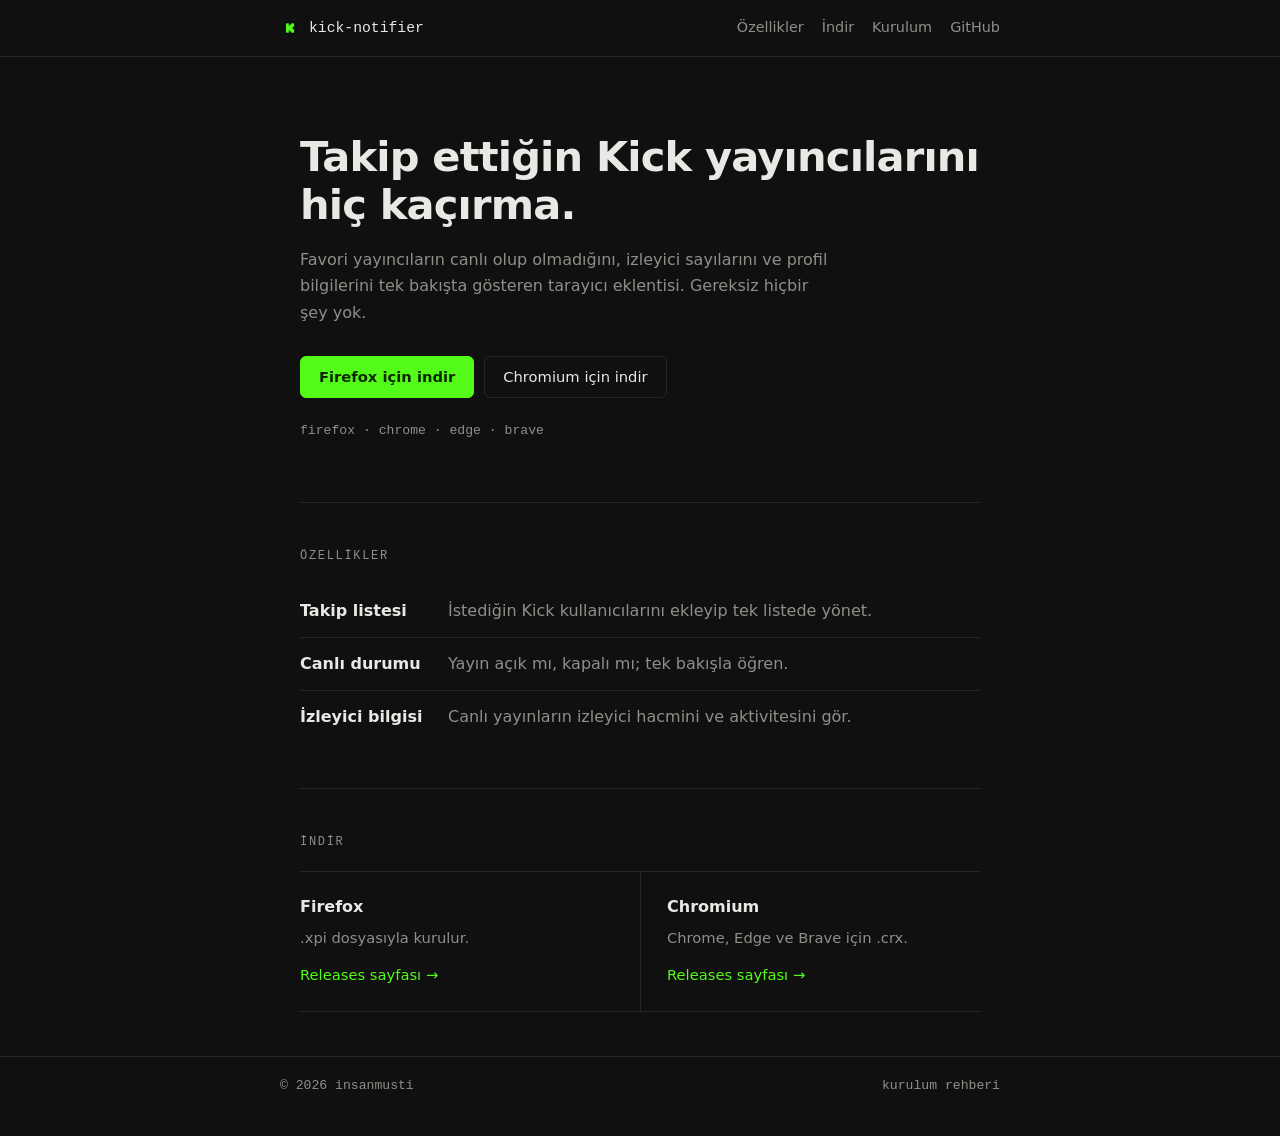
==== docs/index.html @ 3df94c3e "ui update" ====
<!doctype html>
<html lang="tr">
  <head>
    <meta charset="UTF-8" />
    <meta name="viewport" content="width=device-width, initial-scale=1.0" />
    <title>Kick Notifier</title>
    <meta
      name="description"
      content="Kick yayıncılarını takip etmeyi kolaylaştıran Firefox ve Chromium eklentileri."
    />
    <link rel="icon" href="logo.png" />
    <link rel="stylesheet" href="styles.css" />
  </head>
  <body>
    <header class="site-header">
      <div class="wrap bar">
        <a class="brand" href="index.html">
          <img src="logo.png" alt="" width="20" height="20" />
          <span>kick-notifier</span>
        </a>
        <nav aria-label="Ana menü">
          <a href="#ozellikler">Özellikler</a>
          <a href="#indir">İndir</a>
          <a href="docs.html">Kurulum</a>
          <a href="https://github.com/insanmusti/kick-notifier" target="_blank" rel="noreferrer">GitHub</a>
        </nav>
      </div>
    </header>

    <main class="wrap">
      <section class="intro">
        <h1>Takip ettiğin Kick yayıncılarını hiç kaçırma.</h1>
        <p class="lead">
          Favori yayıncıların canlı olup olmadığını, izleyici sayılarını ve profil
          bilgilerini tek bakışta gösteren tarayıcı eklentisi. Gereksiz hiçbir şey yok.
        </p>
        <div class="actions">
          <a
            class="btn btn-solid"
            href="https://github.com/insanmusti/kick-notifier/releases"
            target="_blank"
            rel="noreferrer"
          >
            Firefox için indir
          </a>
          <a
            class="btn"
            href="https://github.com/insanmusti/kick-takipci-chromium/releases"
            target="_blank"
            rel="noreferrer"
          >
            Chromium için indir
          </a>
        </div>
        <p class="compat">firefox · chrome · edge · brave</p>
      </section>

      <section id="ozellikler">
        <h2 class="section-title">Özellikler</h2>
        <ul class="feature-list">
          <li>
            <strong>Takip listesi</strong>
            <span>İstediğin Kick kullanıcılarını ekleyip tek listede yönet.</span>
          </li>
          <li>
            <strong>Canlı durumu</strong>
            <span>Yayın açık mı, kapalı mı; tek bakışla öğren.</span>
          </li>
          <li>
            <strong>İzleyici bilgisi</strong>
            <span>Canlı yayınların izleyici hacmini ve aktivitesini gör.</span>
          </li>
        </ul>
      </section>

      <section id="indir">
        <h2 class="section-title">İndir</h2>
        <div class="downloads">
          <div class="dl">
            <h3>Firefox</h3>
            <p>.xpi dosyasıyla kurulur.</p>
            <a
              href="https://github.com/insanmusti/kick-notifier/releases"
              target="_blank"
              rel="noreferrer"
            >
              Releases sayfası &rarr;
            </a>
          </div>
          <div class="dl">
            <h3>Chromium</h3>
            <p>Chrome, Edge ve Brave için .crx.</p>
            <a
              href="https://github.com/insanmusti/kick-takipci-chromium/releases"
              target="_blank"
              rel="noreferrer"
            >
              Releases sayfası &rarr;
            </a>
          </div>
        </div>
      </section>
    </main>

    <footer class="site-footer">
      <div class="wrap bar">
        <span>&copy; 2026 insanmusti</span>
        <a href="docs.html">kurulum rehberi</a>
      </div>
    </footer>
  </body>
</html>
---- docs/styles.css ----
:root {
  --bg: #101011;
  --bg-soft: #161618;
  --text: #e8e8e4;
  --muted: #8f8f89;
  --line: #26262a;
  --accent: #53fc18;
}

* { box-sizing: border-box; }

html { scroll-behavior: smooth; }

body {
  margin: 0;
  min-height: 100vh;
  display: flex;
  flex-direction: column;
  background: var(--bg);
  color: var(--text);
  font: 16px/1.65 system-ui, -apple-system, "Segoe UI", sans-serif;
  -webkit-font-smoothing: antialiased;
}

img { display: block; }

a { color: inherit; text-decoration: none; }

::selection { background: var(--accent); color: #000; }

:focus-visible { outline: 1px solid var(--accent); outline-offset: 3px; }

.wrap {
  width: 100%;
  max-width: 720px;
  margin: 0 auto;
  padding: 0 20px;
}

.bar {
  display: flex;
  align-items: center;
  justify-content: space-between;
  gap: 16px;
}

/* header */

.site-header {
  border-bottom: 1px solid var(--line);
}

.site-header .bar {
  padding: 16px 0;
}

.brand {
  display: inline-flex;
  align-items: center;
  gap: 9px;
  font-family: ui-monospace, "SF Mono", Menlo, monospace;
  font-size: 0.92rem;
}

.brand img {
  width: 20px;
  height: 20px;
  border-radius: 5px;
}

nav {
  display: flex;
  flex-wrap: wrap;
  gap: 18px;
  font-size: 0.9rem;
  color: var(--muted);
}

nav a:hover { color: var(--text); }

main { flex: 1; }

/* intro */

.intro {
  padding: 76px 0 60px;
}

h1 {
  margin: 0 0 18px;
  max-width: 24ch;
  font-size: clamp(1.9rem, 5vw, 2.6rem);
  font-weight: 650;
  line-height: 1.15;
  letter-spacing: -0.02em;
}

.lead {
  max-width: 52ch;
  margin: 0;
  color: var(--muted);
}

.actions {
  display: flex;
  flex-wrap: wrap;
  gap: 10px;
  margin-top: 30px;
}

.btn {
  display: inline-flex;
  align-items: center;
  height: 42px;
  padding: 0 18px;
  border: 1px solid var(--line);
  border-radius: 6px;
  font-size: 0.92rem;
  font-weight: 500;
  transition: background 0.15s ease, border-color 0.15s ease;
}

.btn:hover {
  background: var(--bg-soft);
  border-color: #3a3a40;
}

.btn-solid {
  background: var(--accent);
  border-color: var(--accent);
  color: #0c2900;
  font-weight: 600;
}

.btn-solid:hover {
  background: #48dd13;
  border-color: #48dd13;
}

.compat {
  margin: 22px 0 0;
  color: var(--muted);
  font-family: ui-monospace, "SF Mono", Menlo, monospace;
  font-size: 0.82rem;
}

/* sections */

section + section {
  border-top: 1px solid var(--line);
}

#ozellikler,
#indir {
  padding: 44px 0;
}

.section-title {
  margin: 0 0 18px;
  font-family: ui-monospace, "SF Mono", Menlo, monospace;
  font-size: 0.75rem;
  font-weight: 500;
  letter-spacing: 0.14em;
  text-transform: uppercase;
  color: var(--muted);
}

.feature-list {
  list-style: none;
  margin: 0;
  padding: 0;
}

.feature-list li {
  display: flex;
  gap: 18px;
  padding: 13px 0;
}

.feature-list li:not(:last-child) {
  border-bottom: 1px solid var(--line);
}

.feature-list strong {
  flex: 0 0 130px;
  font-weight: 600;
}

.feature-list span {
  color: var(--muted);
}

/* downloads */

.downloads {
  display: grid;
  grid-template-columns: repeat(2, minmax(0, 1fr));
  border-top: 1px solid var(--line);
  border-bottom: 1px solid var(--line);
}

.dl {
  padding: 22px 0;
}

.dl:last-child {
  padding-left: 26px;
  border-left: 1px solid var(--line);
}

.dl h3 {
  margin: 0 0 6px;
  font-size: 1rem;
}

.dl p {
  margin: 0 0 12px;
  color: var(--muted);
  font-size: 0.92rem;
}

.dl a {
  color: var(--accent);
  font-size: 0.92rem;
}

.dl a:hover { text-decoration: underline; }

/* docs */

.steps {
  margin: 0;
  padding: 0 0 0 22px;
}

.steps li {
  padding: 6px 0;
}

.steps li::marker {
  color: var(--muted);
  font-family: ui-monospace, "SF Mono", Menlo, monospace;
  font-size: 0.85em;
}

.after-steps {
  margin: 18px 0 0;
}

.after-steps a {
  color: var(--accent);
  font-size: 0.92rem;
}

.after-steps a:hover { text-decoration: underline; }

code {
  padding: 2px 6px;
  border: 1px solid var(--line);
  border-radius: 4px;
  background: var(--bg-soft);
  font-family: ui-monospace, "SF Mono", Menlo, monospace;
  font-size: 0.85em;
}

.note {
  margin-bottom: 56px;
  padding-left: 14px;
  border-left: 2px solid var(--accent);
}

.note p {
  margin: 0;
  color: var(--muted);
  font-size: 0.95rem;
}

/* footer */

.site-footer {
  border-top: 1px solid var(--line);
}

.site-footer .bar {
  padding: 18px 0 40px;
  color: var(--muted);
  font-family: ui-monospace, "SF Mono", Menlo, monospace;
  font-size: 0.82rem;
}

.site-footer a:hover { color: var(--text); }

@media (max-width: 560px) {
  .intro { padding: 56px 0 44px; }

  .downloads { grid-template-columns: 1fr; }

  .dl:last-child {
    padding-left: 0;
    border-left: 0;
    border-top: 1px solid var(--line);
  }
}
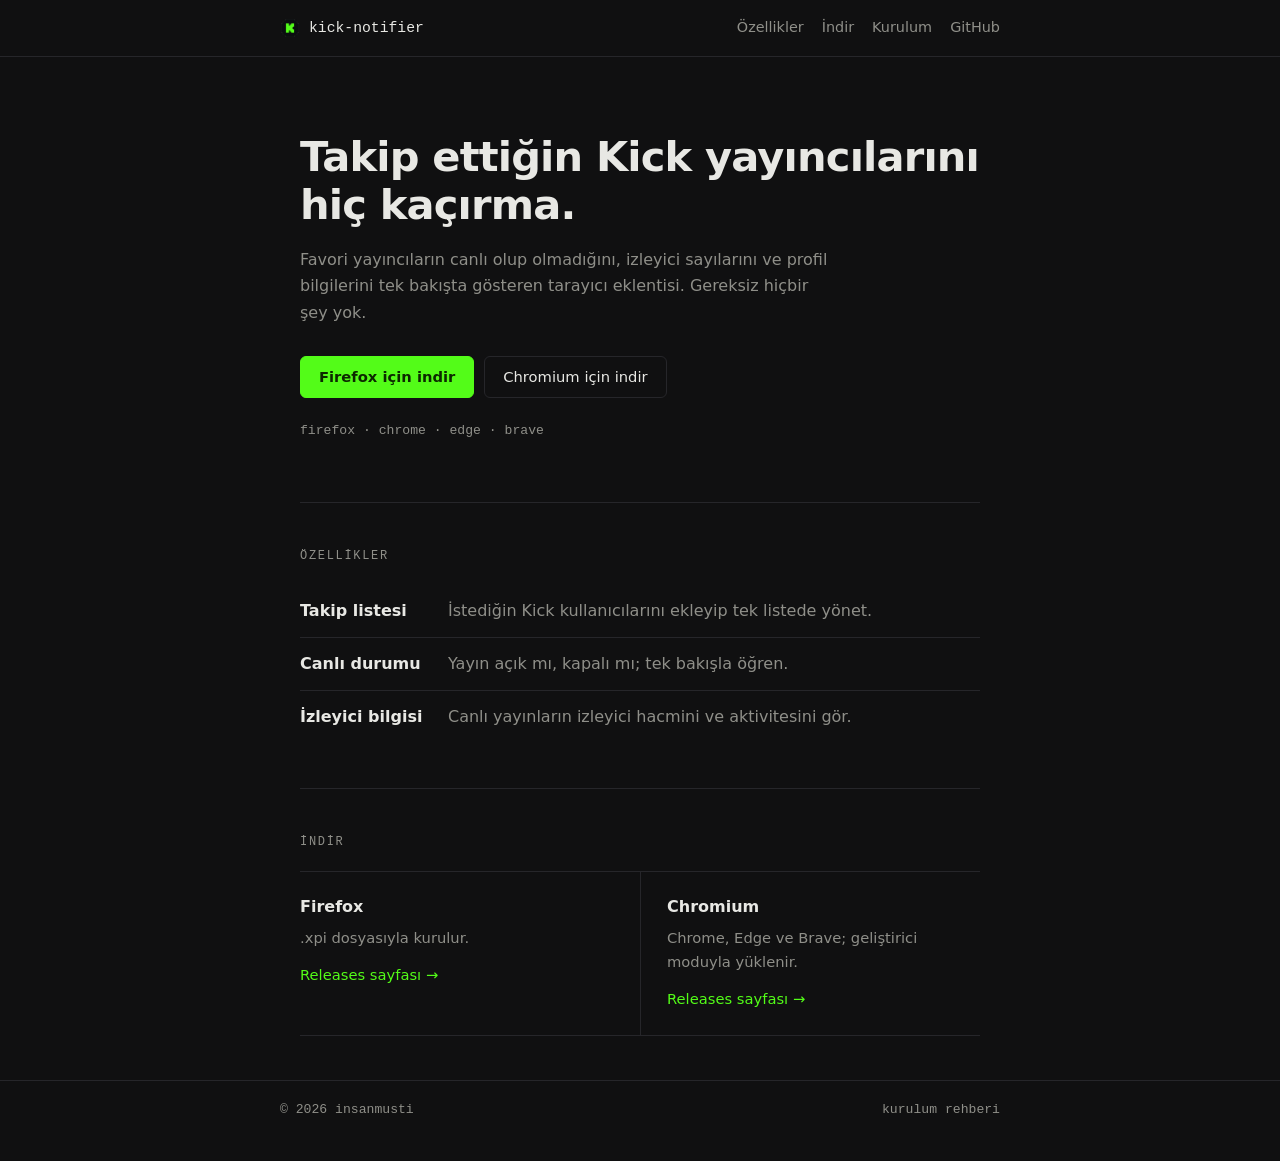
==== commit 4f77f7e0: "chromium download update" ====
--- a/docs/index.html
+++ b/docs/index.html
@@ -7,6 +7,10 @@
     <meta
       name="description"
       content="Kick yayıncılarını takip etmeyi kolaylaştıran Firefox ve Chromium eklentileri."
+    />
+    <meta
+      http-equiv="Content-Security-Policy"
+      content="default-src 'none'; style-src 'self'; img-src 'self'"
     />
     <link rel="icon" href="logo.png" />
     <link rel="stylesheet" href="styles.css" />
@@ -89,7 +93,7 @@
           </div>
           <div class="dl">
             <h3>Chromium</h3>
-            <p>Chrome, Edge ve Brave için .crx.</p>
+            <p>Chrome, Edge ve Brave; geliştirici moduyla yüklenir.</p>
             <a
               href="https://github.com/insanmusti/kick-takipci-chromium/releases"
               target="_blank"
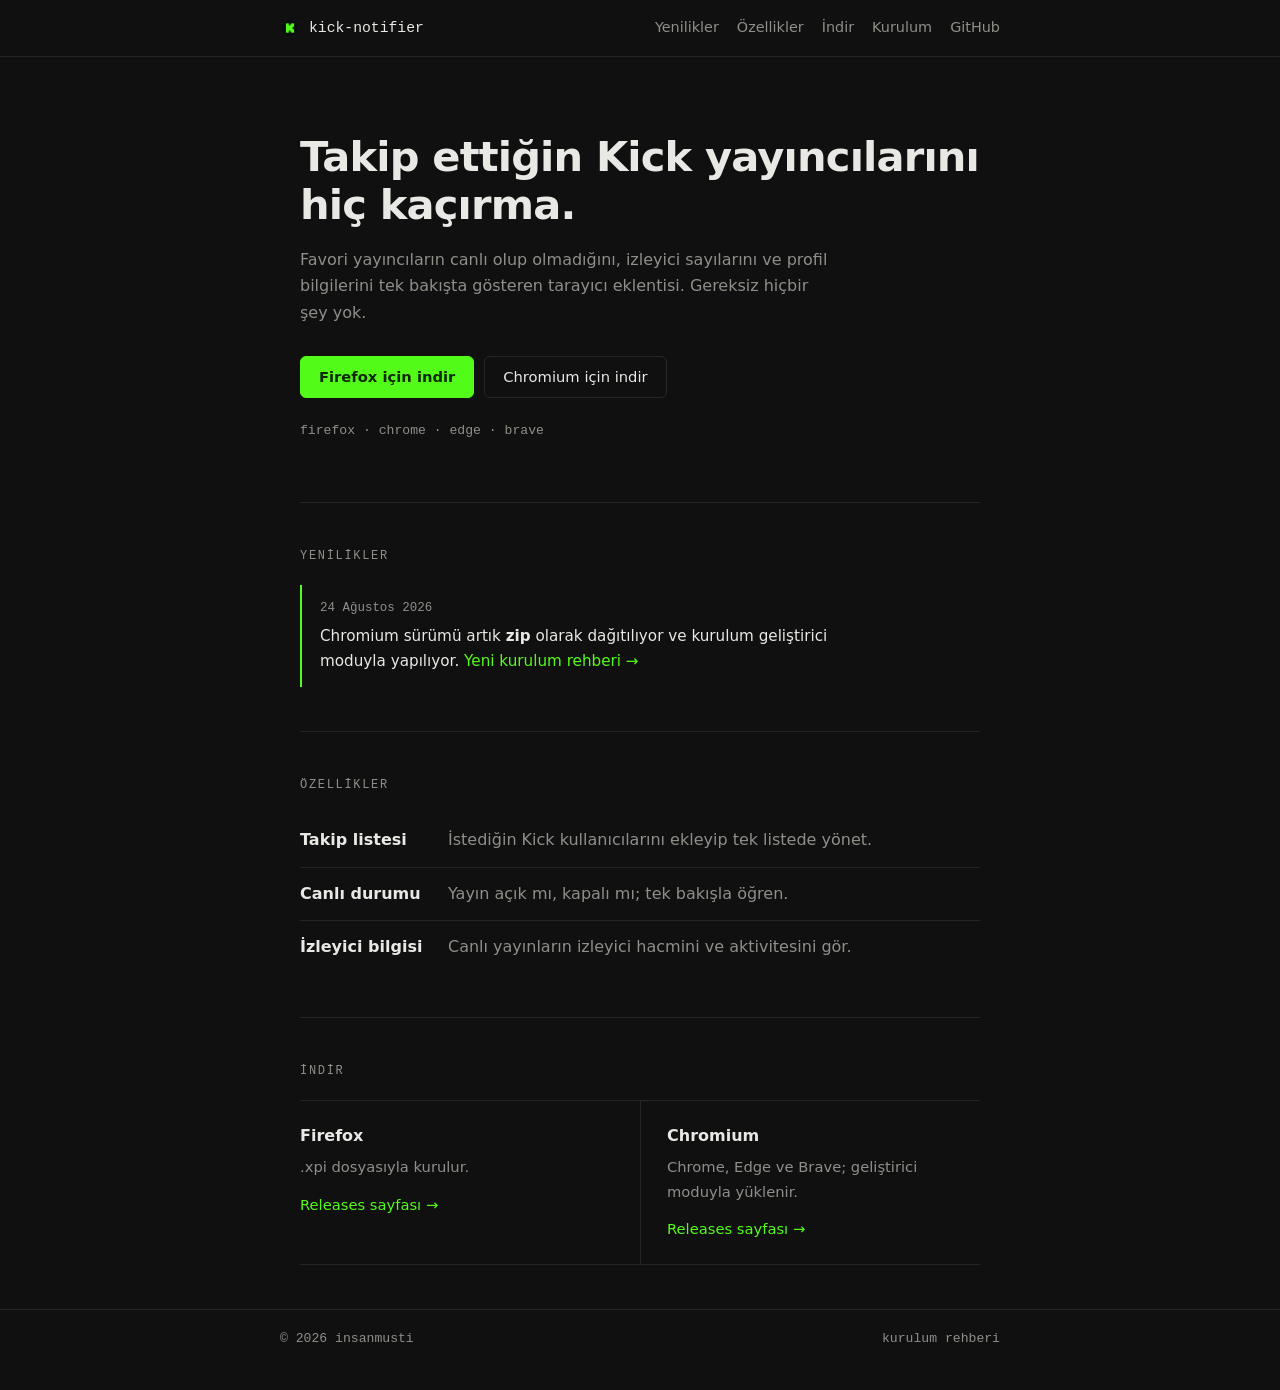
==== commit b0444eae: "yenilikleri ana sayfada gösterme" ====
--- a/docs/index.html
+++ b/docs/index.html
@@ -23,6 +23,7 @@
           <span>kick-notifier</span>
         </a>
         <nav aria-label="Ana menü">
+          <a href="#yenilikler">Yenilikler</a>
           <a href="#ozellikler">Özellikler</a>
           <a href="#indir">İndir</a>
           <a href="docs.html">Kurulum</a>
@@ -57,6 +58,20 @@
           </a>
         </div>
         <p class="compat">firefox · chrome · edge · brave</p>
+      </section>
+
+      <section id="yenilikler">
+        <h2 class="section-title">Yenilikler</h2>
+        <div class="changelog">
+          <article class="fresh">
+            <span class="when">24 Ağustos 2026</span>
+            <p>
+              Chromium sürümü artık <strong>zip</strong> olarak dağıtılıyor ve kurulum
+              geliştirici moduyla yapılıyor.
+              <a href="docs.html#chromium">Yeni kurulum rehberi &rarr;</a>
+            </p>
+          </article>
+        </div>
       </section>
 
       <section id="ozellikler">
--- a/docs/styles.css
+++ b/docs/styles.css
@@ -151,6 +151,7 @@
 }
 
 #ozellikler,
+#yenilikler,
 #indir {
   padding: 44px 0;
 }
@@ -189,6 +190,37 @@
 .feature-list span {
   color: var(--muted);
 }
+
+/* changelog */
+
+.changelog article {
+  padding: 13px 0 13px 18px;
+  border-left: 1px solid var(--line);
+}
+
+.changelog .fresh {
+  border-left: 2px solid var(--accent);
+}
+
+.changelog .when {
+  display: block;
+  margin-bottom: 6px;
+  color: var(--muted);
+  font-family: ui-monospace, "SF Mono", Menlo, monospace;
+  font-size: 0.78rem;
+}
+
+.changelog p {
+  margin: 0;
+  max-width: 56ch;
+  font-size: 0.95rem;
+}
+
+.changelog a {
+  color: var(--accent);
+}
+
+.changelog a:hover { text-decoration: underline; }
 
 /* downloads */
 
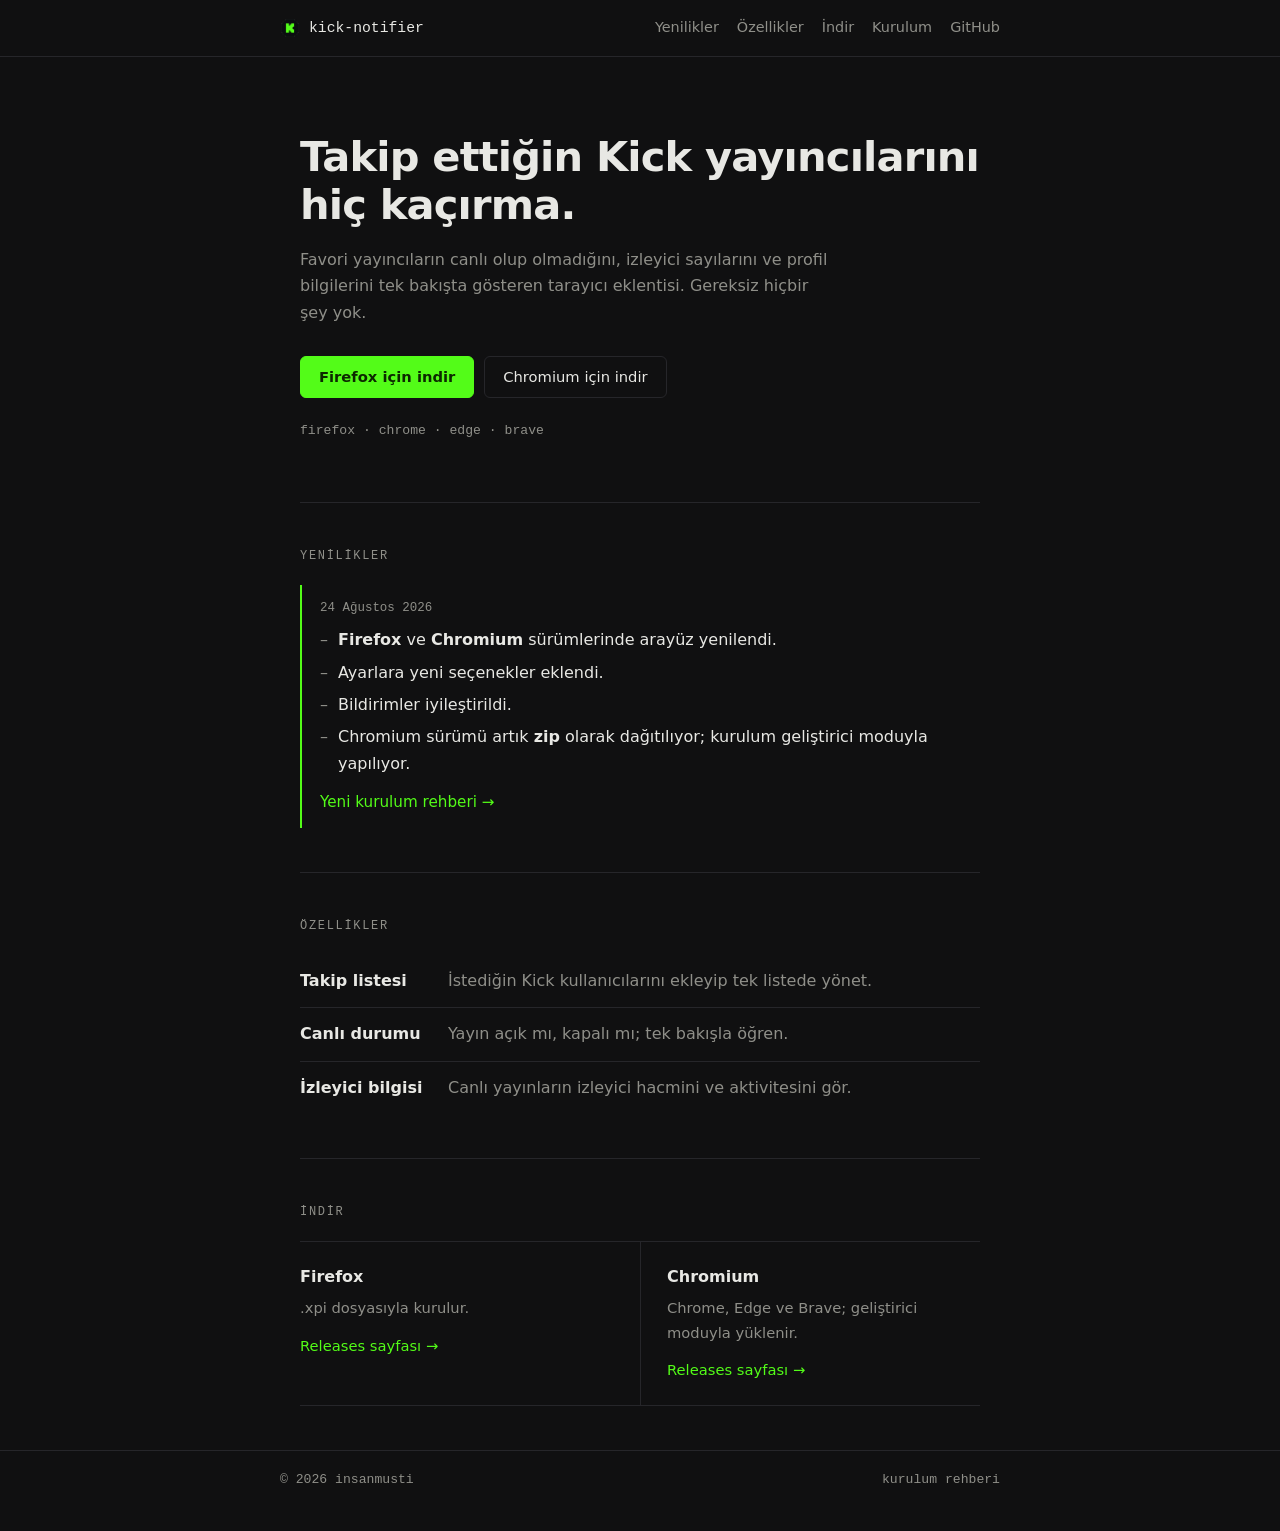
==== commit 634507ff: "yenilikler" ====
--- a/docs/index.html
+++ b/docs/index.html
@@ -65,11 +65,13 @@
         <div class="changelog">
           <article class="fresh">
             <span class="when">24 Ağustos 2026</span>
-            <p>
-              Chromium sürümü artık <strong>zip</strong> olarak dağıtılıyor ve kurulum
-              geliştirici moduyla yapılıyor.
-              <a href="docs.html#chromium">Yeni kurulum rehberi &rarr;</a>
-            </p>
+            <ul class="changes">
+              <li><strong>Firefox</strong> ve <strong>Chromium</strong> sürümlerinde arayüz yenilendi.</li>
+              <li>Ayarlara yeni seçenekler eklendi.</li>
+              <li>Bildirimler iyileştirildi.</li>
+              <li>Chromium sürümü artık <strong>zip</strong> olarak dağıtılıyor; kurulum geliştirici moduyla yapılıyor.</li>
+            </ul>
+            <p><a href="docs.html#chromium">Yeni kurulum rehberi &rarr;</a></p>
           </article>
         </div>
       </section>
--- a/docs/styles.css
+++ b/docs/styles.css
@@ -210,10 +210,32 @@
   font-size: 0.78rem;
 }
 
+.changelog .changes {
+  list-style: none;
+  margin: 0;
+  padding: 0;
+}
+
+.changelog .changes li {
+  position: relative;
+  padding: 3px 0 3px 18px;
+}
+
+.changelog .changes li::before {
+  content: "\2013";
+  position: absolute;
+  left: 0;
+  color: var(--muted);
+}
+
 .changelog p {
   margin: 0;
   max-width: 56ch;
   font-size: 0.95rem;
+}
+
+.changelog article p:not(:first-child) {
+  margin-top: 10px;
 }
 
 .changelog a {
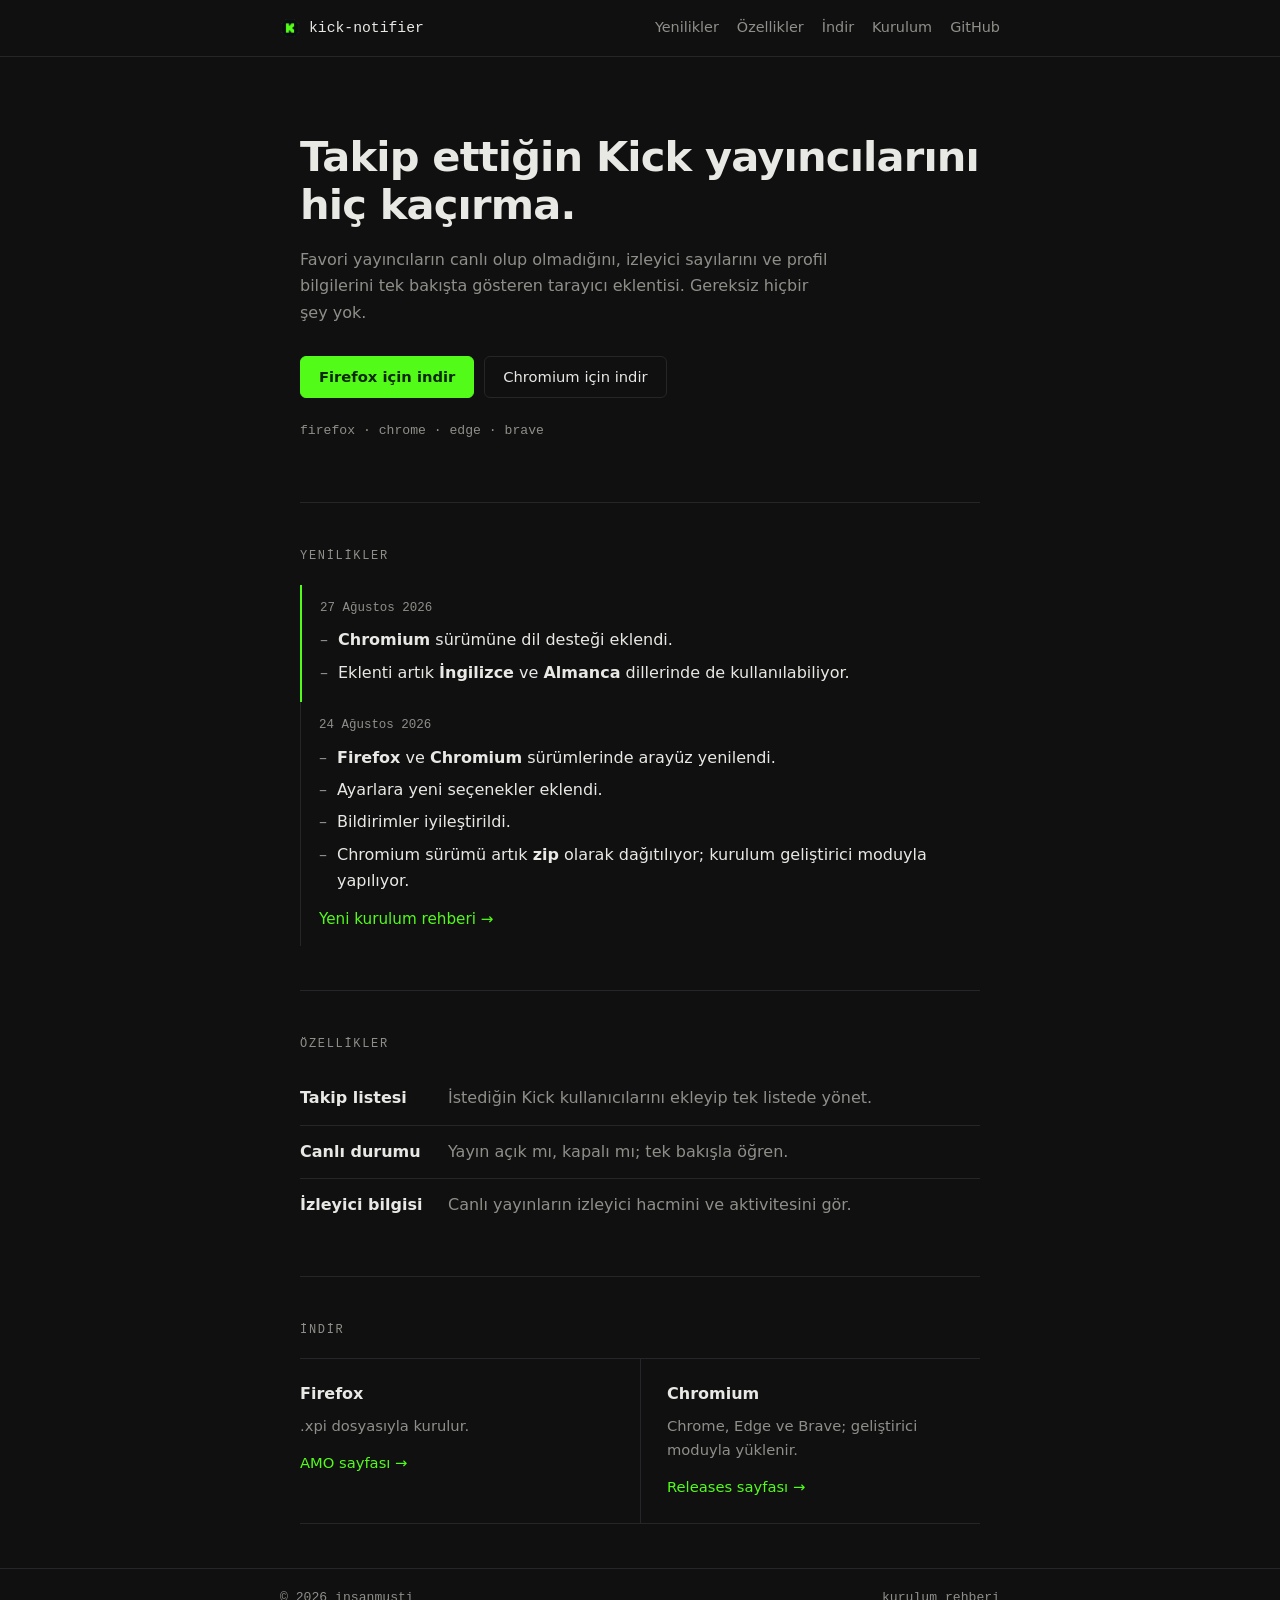
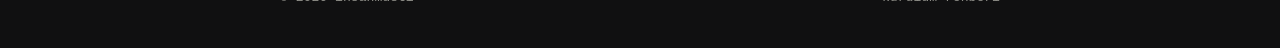
==== commit dd76dca0: "link update, amo link add" ====
--- a/docs/index.html
+++ b/docs/index.html
@@ -42,7 +42,7 @@
         <div class="actions">
           <a
             class="btn btn-solid"
-            href="https://github.com/insanmusti/kick-notifier/releases"
+            href="https://addons.mozilla.org/tr/firefox/addon/kick-yay%C4%B1n-bildirici/"
             target="_blank"
             rel="noreferrer"
           >
@@ -64,6 +64,13 @@
         <h2 class="section-title">Yenilikler</h2>
         <div class="changelog">
           <article class="fresh">
+            <span class="when">27 Ağustos 2026</span>
+            <ul class="changes">
+              <li><strong>Chromium</strong> sürümüne dil desteği eklendi.</li>
+              <li>Eklenti artık <strong>İngilizce</strong> ve <strong>Almanca</strong> dillerinde de kullanılabiliyor.</li>
+            </ul>
+          </article>
+          <article>
             <span class="when">24 Ağustos 2026</span>
             <ul class="changes">
               <li><strong>Firefox</strong> ve <strong>Chromium</strong> sürümlerinde arayüz yenilendi.</li>
@@ -101,11 +108,11 @@
             <h3>Firefox</h3>
             <p>.xpi dosyasıyla kurulur.</p>
             <a
-              href="https://github.com/insanmusti/kick-notifier/releases"
+              href="https://addons.mozilla.org/tr/firefox/addon/kick-yay%C4%B1n-bildirici/"
               target="_blank"
               rel="noreferrer"
             >
-              Releases sayfası &rarr;
+              AMO sayfası &rarr;
             </a>
           </div>
           <div class="dl">
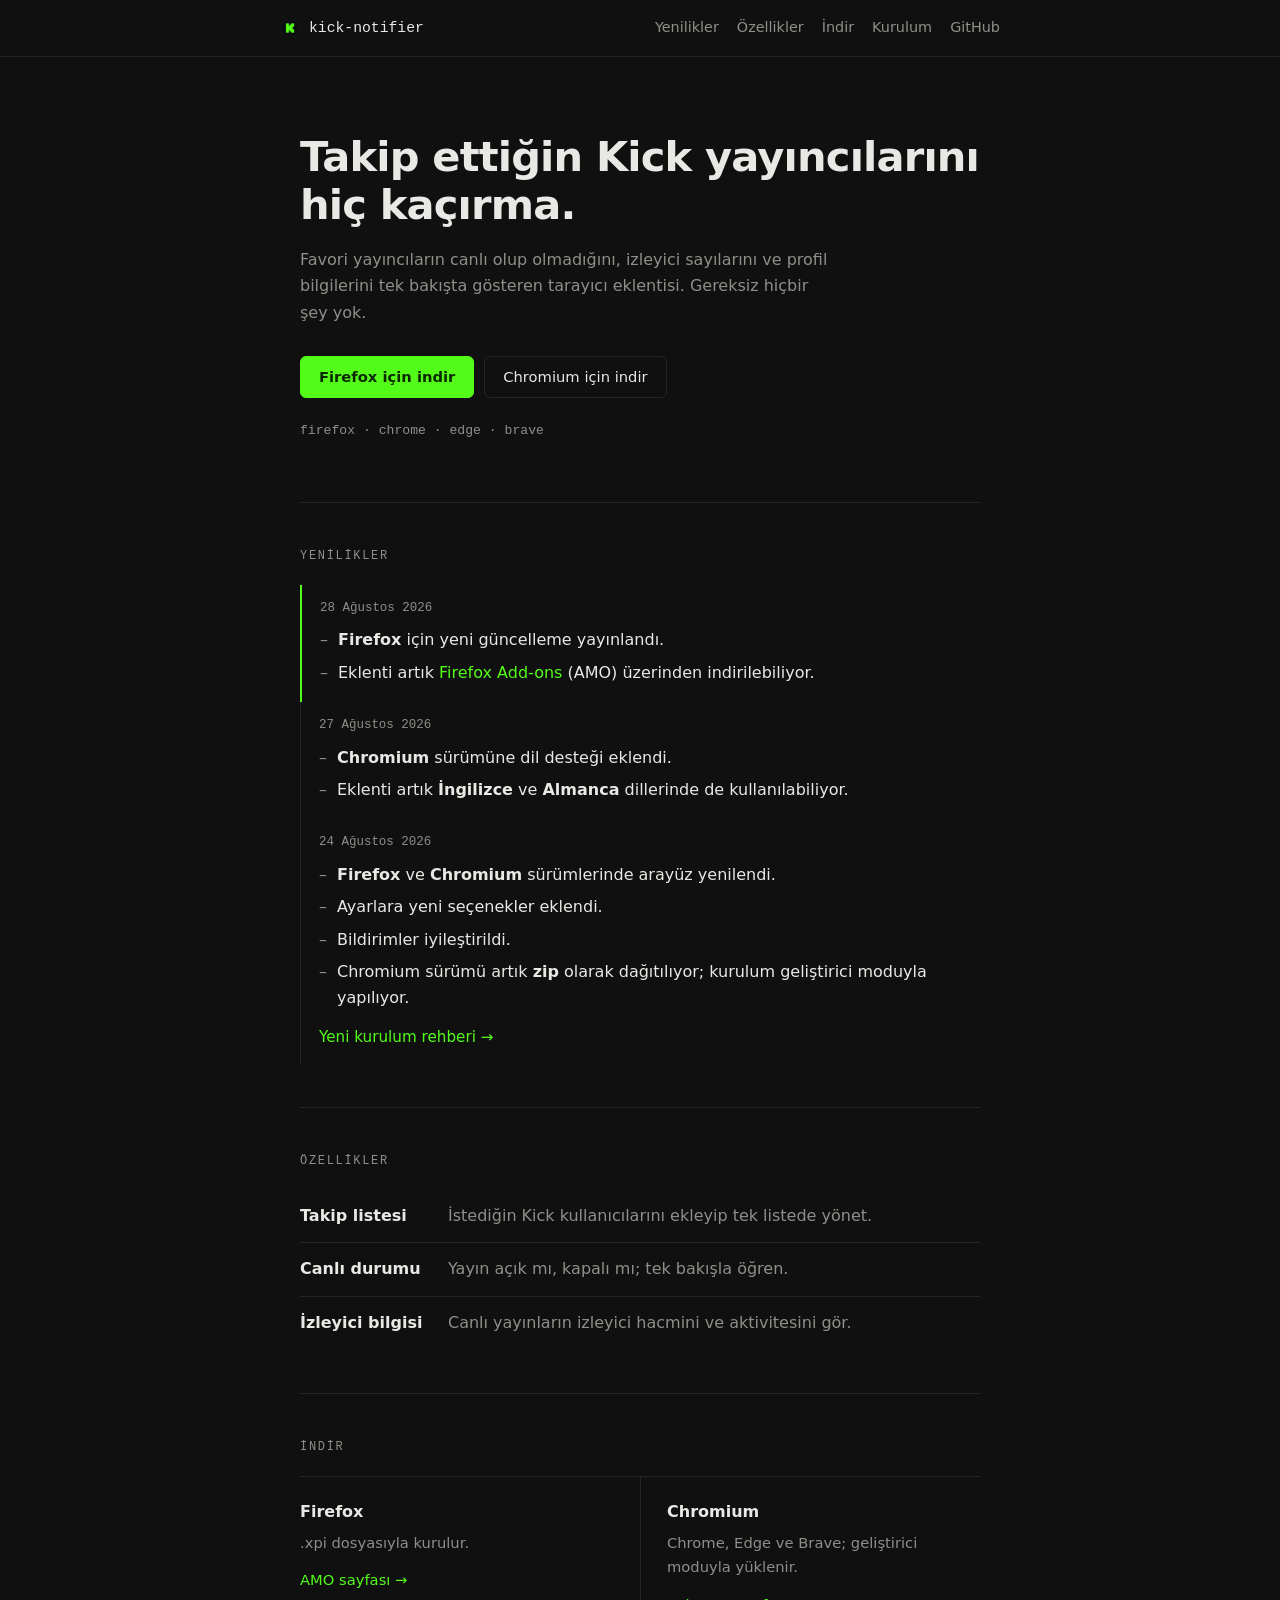
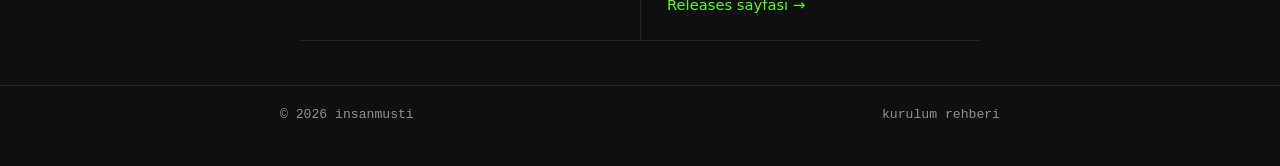
==== commit 10fe230f: "update" ====
--- a/docs/index.html
+++ b/docs/index.html
@@ -64,6 +64,13 @@
         <h2 class="section-title">Yenilikler</h2>
         <div class="changelog">
           <article class="fresh">
+            <span class="when">28 Ağustos 2026</span>
+            <ul class="changes">
+              <li><strong>Firefox</strong> için yeni güncelleme yayınlandı.</li>
+              <li>Eklenti artık <a href="https://addons.mozilla.org/tr/firefox/addon/kick-yay%C4%B1n-bildirici/" target="_blank" rel="noreferrer">Firefox Add-ons</a> (AMO) üzerinden indirilebiliyor.</li>
+            </ul>
+          </article>
+          <article>
             <span class="when">27 Ağustos 2026</span>
             <ul class="changes">
               <li><strong>Chromium</strong> sürümüne dil desteği eklendi.</li>
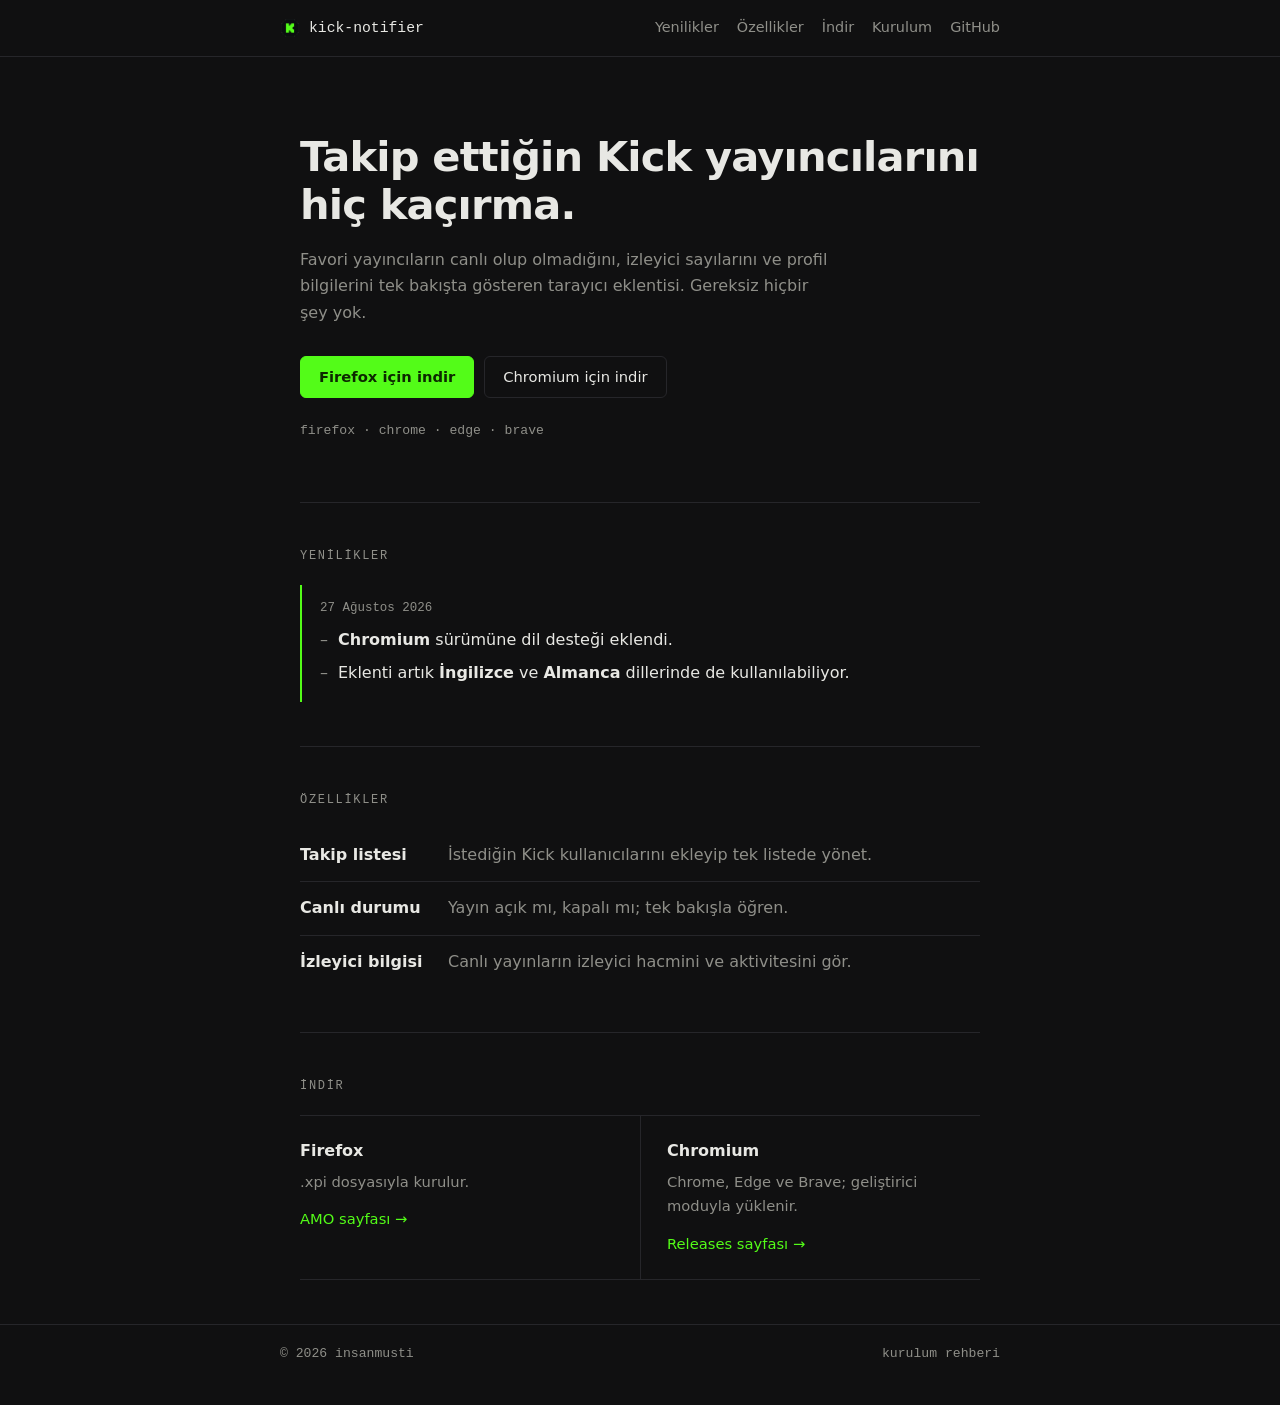
==== commit d7297f65: "yenilikler" ====
--- a/docs/index.html
+++ b/docs/index.html
@@ -64,28 +64,11 @@
         <h2 class="section-title">Yenilikler</h2>
         <div class="changelog">
           <article class="fresh">
-            <span class="when">28 Ağustos 2026</span>
-            <ul class="changes">
-              <li><strong>Firefox</strong> için yeni güncelleme yayınlandı.</li>
-              <li>Eklenti artık <a href="https://addons.mozilla.org/tr/firefox/addon/kick-yay%C4%B1n-bildirici/" target="_blank" rel="noreferrer">Firefox Add-ons</a> (AMO) üzerinden indirilebiliyor.</li>
-            </ul>
-          </article>
-          <article>
             <span class="when">27 Ağustos 2026</span>
             <ul class="changes">
               <li><strong>Chromium</strong> sürümüne dil desteği eklendi.</li>
               <li>Eklenti artık <strong>İngilizce</strong> ve <strong>Almanca</strong> dillerinde de kullanılabiliyor.</li>
             </ul>
-          </article>
-          <article>
-            <span class="when">24 Ağustos 2026</span>
-            <ul class="changes">
-              <li><strong>Firefox</strong> ve <strong>Chromium</strong> sürümlerinde arayüz yenilendi.</li>
-              <li>Ayarlara yeni seçenekler eklendi.</li>
-              <li>Bildirimler iyileştirildi.</li>
-              <li>Chromium sürümü artık <strong>zip</strong> olarak dağıtılıyor; kurulum geliştirici moduyla yapılıyor.</li>
-            </ul>
-            <p><a href="docs.html#chromium">Yeni kurulum rehberi &rarr;</a></p>
           </article>
         </div>
       </section>
